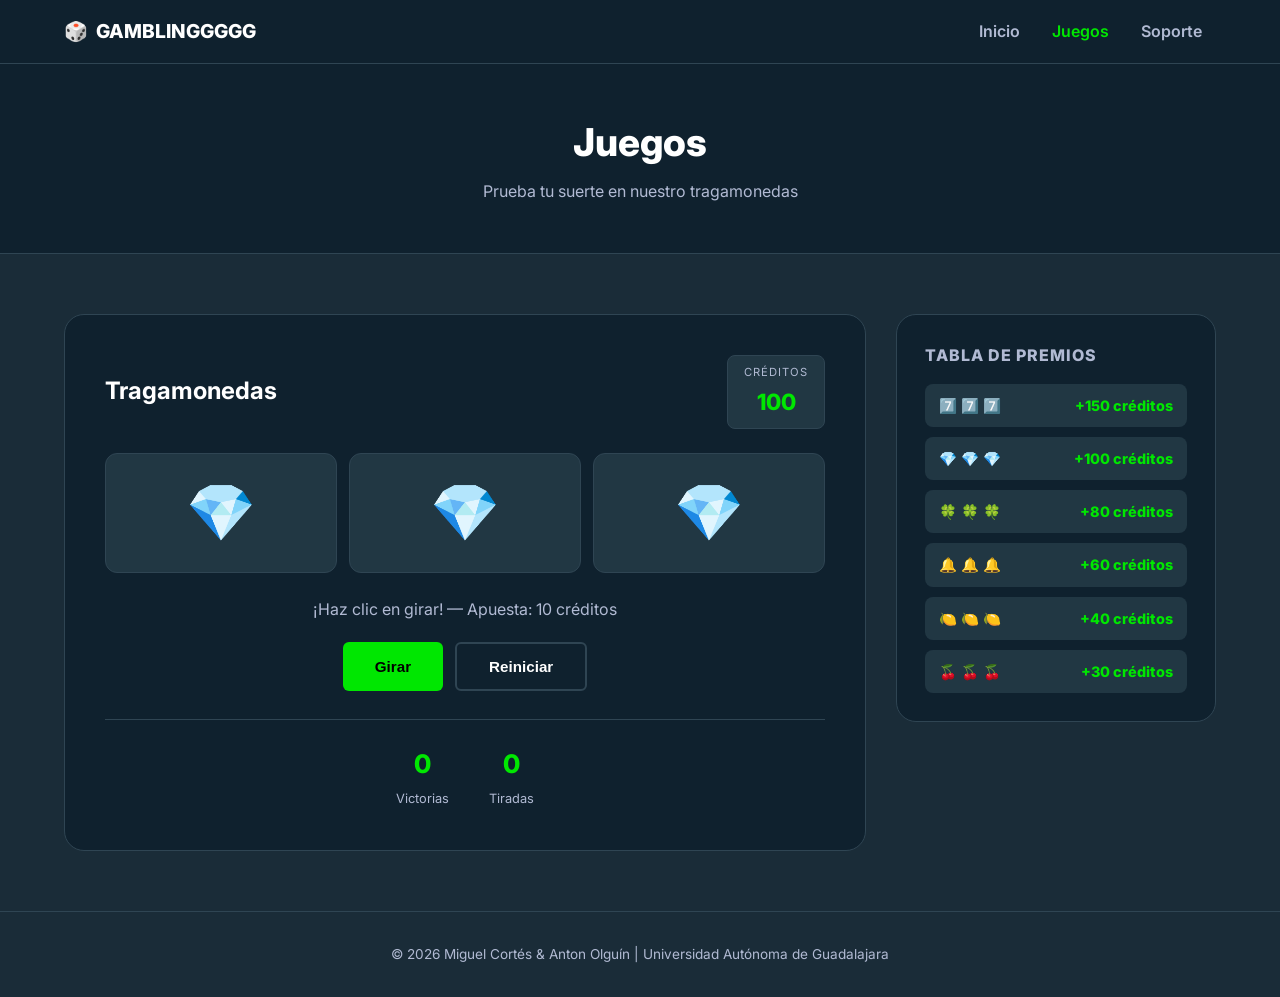
==== juegos.html @ cbfc048f "Quitar marcadores" ====
<!DOCTYPE html>
<html lang="es">
<head>
    <meta charset="UTF-8">
    <meta name="viewport" content="width=device-width, initial-scale=1.0">
    <title>GAMBLINGGGGG | Juegos</title>
    <link rel="stylesheet" href="assets/css/styles.css">
</head>
<body>

    <header>
        <a href="index.html" class="logo"><span>🎲</span> GAMBLINGGGGG</a>
        <nav>
            <ul>
                <li><a href="index.html">Inicio</a></li>
                <li><a href="juegos.html">Juegos</a></li>
                <li><a href="soporte.html">Soporte</a></li>
            </ul>
        </nav>
    </header>

    <div class="page-banner">
        <h1>Juegos</h1>
        <p>Prueba tu suerte en nuestro tragamonedas</p>
    </div>

    <main>
        <section class="game-section">
            <div class="game-wrapper">
                <div class="game-header">
                    <h2>Tragamonedas</h2>
                    <div class="credits-display">
                        <span class="credits-label">Créditos</span>
                        <span class="credits-value" id="credits">100</span>
                    </div>
                </div>

                <div class="slot-display">
                    <div class="reel" id="reel1">💎</div>
                    <div class="reel" id="reel2">💎</div>
                    <div class="reel" id="reel3">💎</div>
                </div>

                <p id="game-status" class="game-status">¡Haz clic en girar! — Apuesta: 10 créditos</p>

                <div class="game-controls">
                    <button class="btn-main" id="spin-btn" onclick="playGame()">Girar</button>
                    <button class="btn-outline" id="reset-btn" onclick="resetGame()">Reiniciar</button>
                </div>

                <div class="game-stats">
                    <div class="game-stat">
                        <span id="wins-count">0</span>
                        <span>Victorias</span>
                    </div>
                    <div class="game-stat">
                        <span id="spins-count">0</span>
                        <span>Tiradas</span>
                    </div>
                </div>
            </div>

            <div class="symbols-guide">
                <h3>Tabla de premios</h3>
                <div class="symbols-grid">
                    <div class="symbol-row"><span>7️⃣ 7️⃣ 7️⃣</span><span class="prize">+150 créditos</span></div>
                    <div class="symbol-row"><span>💎 💎 💎</span><span class="prize">+100 créditos</span></div>
                    <div class="symbol-row"><span>🍀 🍀 🍀</span><span class="prize">+80 créditos</span></div>
                    <div class="symbol-row"><span>🔔 🔔 🔔</span><span class="prize">+60 créditos</span></div>
                    <div class="symbol-row"><span>🍋 🍋 🍋</span><span class="prize">+40 créditos</span></div>
                    <div class="symbol-row"><span>🍒 🍒 🍒</span><span class="prize">+30 créditos</span></div>
                </div>
            </div>
        </section>
    </main>

    <footer>
        <p>&copy; 2026 Miguel Cortés &amp; Anton Olguín | Universidad Autónoma de Guadalajara</p>
    </footer>

    <script src="assets/js/script.js"></script>
</body>
</html>
---- assets/css/styles.css ----
@import url('https://fonts.googleapis.com/css2?family=Inter:wght@400;600;800&display=swap');

:root {
    --bg-body:       #1a2c38;
    --bg-panel:      #0f212e;
    --bg-card:       #213743;
    --bg-card-hover: #2f4553;
    --accent-green:  #00e701;
    --accent-hover:  #00c501;
    --text-main:     #ffffff;
    --text-muted:    #b1bad3;
    --border:        #2f4553;
}

/* ── Reset ── */
* { margin: 0; padding: 0; box-sizing: border-box; }
html { scroll-behavior: smooth; }

body {
    font-family: 'Inter', sans-serif;
    background-color: var(--bg-body);
    color: var(--text-main);
    line-height: 1.6;
    min-height: 100vh;
    display: flex;
    flex-direction: column;
}

main { flex: 1; padding: 0 5%; }

/* ── Header ── */
header {
    background: var(--bg-panel);
    padding: 1rem 5%;
    display: flex;
    justify-content: space-between;
    align-items: center;
    position: sticky;
    top: 0;
    z-index: 1000;
    border-bottom: 1px solid var(--border);
}

.logo {
    font-size: 1.2rem;
    font-weight: 800;
    color: var(--text-main);
    text-decoration: none;
    display: flex;
    align-items: center;
    gap: 8px;
    transition: color 0.2s;
}
.logo:hover { color: var(--accent-green); }

nav ul { display: flex; list-style: none; gap: 4px; }
nav a {
    text-decoration: none;
    color: var(--text-muted);
    font-weight: 600;
    padding: 8px 14px;
    border-radius: 6px;
    transition: color 0.2s, background 0.2s;
}
nav a:hover { color: var(--text-main); background: var(--bg-card); }
nav a.active { color: var(--accent-green); }

/* ── Page banner (inner pages) ── */
.page-banner {
    background: var(--bg-panel);
    border-bottom: 1px solid var(--border);
    padding: 48px 5%;
    text-align: center;
}
.page-banner h1 { font-size: 2.4rem; font-weight: 800; }
.page-banner p  { color: var(--text-muted); margin-top: 6px; }

/* ── Hero (index) ── */
.hero {
    text-align: center;
    padding: 100px 20px;
    background: radial-gradient(circle, #213743 0%, #1a2c38 100%);
    border-radius: 20px;
    margin-top: 50px;
}
.hero h1 { font-size: clamp(2rem, 5vw, 3.5rem); font-weight: 800; }
.hero h1 span { color: var(--accent-green); }
.hero-sub { color: var(--text-muted); margin-top: 12px; font-size: 1rem; }

.hero-actions {
    display: flex;
    gap: 14px;
    justify-content: center;
    margin-top: 32px;
    flex-wrap: wrap;
}

/* ── Buttons ── */
.btn-main {
    background: var(--accent-green);
    color: #000;
    border: none;
    padding: 14px 32px;
    font-weight: 800;
    font-size: 0.95rem;
    border-radius: 6px;
    cursor: pointer;
    text-decoration: none;
    display: inline-block;
    transition: background 0.2s, transform 0.1s;
}
.btn-main:hover  { background: var(--accent-hover); }
.btn-main:active { transform: scale(0.97); }
.btn-main:disabled { opacity: 0.4; cursor: not-allowed; transform: none; }

.btn-outline {
    background: transparent;
    color: var(--text-main);
    border: 2px solid var(--border);
    padding: 14px 32px;
    font-weight: 800;
    font-size: 0.95rem;
    border-radius: 6px;
    cursor: pointer;
    text-decoration: none;
    display: inline-block;
    transition: border-color 0.2s, color 0.2s;
}
.btn-outline:hover { border-color: var(--text-muted); color: var(--text-muted); }

.btn-full { width: 100%; text-align: center; }

/* ── Features section ── */
.features-section { padding: 80px 0; }

.section-title {
    text-align: center;
    font-size: 1.8rem;
    font-weight: 800;
    margin-bottom: 36px;
}

.features-grid {
    display: grid;
    grid-template-columns: repeat(auto-fit, minmax(240px, 1fr));
    gap: 20px;
}

.feature-card {
    background: var(--bg-card);
    padding: 32px 28px;
    border-radius: 12px;
    border: 1px solid transparent;
    transition: border-color 0.2s, transform 0.2s;
}
.feature-card:hover { border-color: var(--border); transform: translateY(-4px); }

.feature-icon { font-size: 2rem; margin-bottom: 14px; }
.feature-card h3 { font-size: 1.1rem; margin-bottom: 8px; }
.feature-card p  { color: var(--text-muted); font-size: 0.9rem; }

/* ── Stats section ── */
.stats-section {
    display: grid;
    grid-template-columns: repeat(auto-fit, minmax(160px, 1fr));
    gap: 20px;
    padding: 0 0 80px;
}
.stat-card {
    background: var(--bg-panel);
    border: 1px solid var(--border);
    border-radius: 12px;
    padding: 28px;
    text-align: center;
    display: flex;
    flex-direction: column;
    gap: 6px;
}
.stat-number { font-size: 2.4rem; font-weight: 800; color: var(--accent-green); }
.stat-label  { color: var(--text-muted); font-size: 0.85rem; }

/* ── Game section ── */
.game-section {
    padding: 60px 0;
    display: grid;
    grid-template-columns: 1fr 320px;
    gap: 30px;
    align-items: start;
}

.game-wrapper {
    background: var(--bg-panel);
    padding: 40px;
    border-radius: 20px;
    border: 1px solid var(--border);
}

.game-header {
    display: flex;
    justify-content: space-between;
    align-items: center;
    margin-bottom: 24px;
}
.game-header h2 { font-size: 1.5rem; }

.credits-display {
    background: var(--bg-card);
    border: 1px solid var(--border);
    border-radius: 8px;
    padding: 8px 16px;
    display: flex;
    flex-direction: column;
    align-items: center;
    gap: 2px;
}
.credits-label { font-size: 0.7rem; color: var(--text-muted); text-transform: uppercase; letter-spacing: 1px; }
.credits-value { font-size: 1.4rem; font-weight: 800; color: var(--accent-green); }

.slot-display {
    display: grid;
    grid-template-columns: repeat(3, 1fr);
    gap: 12px;
    margin: 24px 0;
}
.reel {
    background: var(--bg-card);
    height: 120px;
    display: flex;
    justify-content: center;
    align-items: center;
    font-size: 3.5rem;
    border-radius: 12px;
    border: 1px solid var(--border);
    transition: border-color 0.2s;
}
.reel.winning { border-color: var(--accent-green); box-shadow: 0 0 12px rgba(0,231,1,0.3); }

.game-status {
    text-align: center;
    color: var(--text-muted);
    margin-bottom: 20px;
    min-height: 24px;
}

.game-controls {
    display: flex;
    gap: 12px;
    justify-content: center;
}

.game-stats {
    display: flex;
    justify-content: center;
    gap: 40px;
    margin-top: 28px;
    padding-top: 24px;
    border-top: 1px solid var(--border);
}
.game-stat {
    display: flex;
    flex-direction: column;
    align-items: center;
    gap: 4px;
}
.game-stat span:first-child { font-size: 1.6rem; font-weight: 800; color: var(--accent-green); }
.game-stat span:last-child  { font-size: 0.8rem; color: var(--text-muted); }

/* ── Symbols guide ── */
.symbols-guide {
    background: var(--bg-panel);
    padding: 28px;
    border-radius: 20px;
    border: 1px solid var(--border);
}
.symbols-guide h3 { font-size: 1rem; font-weight: 800; margin-bottom: 16px; color: var(--text-muted); text-transform: uppercase; letter-spacing: 1px; }

.symbols-grid { display: flex; flex-direction: column; gap: 10px; }
.symbol-row {
    display: flex;
    justify-content: space-between;
    align-items: center;
    background: var(--bg-card);
    padding: 10px 14px;
    border-radius: 8px;
    font-size: 0.9rem;
}
.prize { color: var(--accent-green); font-weight: 800; }

/* ── Support section ── */
.support-section {
    padding: 60px 0;
    display: grid;
    grid-template-columns: 1fr 1fr;
    gap: 30px;
    align-items: start;
}

.contact-form {
    background: var(--bg-panel);
    padding: 40px;
    border-radius: 20px;
    border: 1px solid var(--border);
}
.contact-form h2 { font-size: 1.5rem; margin-bottom: 6px; }
.form-subtitle { color: var(--text-muted); font-size: 0.9rem; margin-bottom: 28px; }

.input-group { margin-bottom: 20px; }
.input-group label { display: block; font-size: 0.85rem; font-weight: 600; color: var(--text-muted); margin-bottom: 8px; text-transform: uppercase; letter-spacing: 0.5px; }

.input-group input,
.input-group textarea,
.input-group select {
    width: 100%;
    padding: 12px 14px;
    background: var(--bg-body);
    border: 1px solid var(--border);
    border-radius: 6px;
    color: var(--text-main);
    font-family: inherit;
    font-size: 0.95rem;
    transition: border-color 0.2s;
    appearance: none;
}
.input-group input:focus,
.input-group textarea:focus,
.input-group select:focus {
    outline: none;
    border-color: var(--accent-green);
}
.input-group textarea { resize: vertical; }

.success-hidden { display: none; color: var(--accent-green); margin-top: 16px; font-weight: 600; }

/* ── FAQ ── */
.faq {
    background: var(--bg-panel);
    padding: 40px;
    border-radius: 20px;
    border: 1px solid var(--border);
}
.faq h2 { font-size: 1.5rem; margin-bottom: 24px; }
.faq-list { display: flex; flex-direction: column; gap: 10px; }

.faq-item {
    background: var(--bg-card);
    border-radius: 8px;
    border: 1px solid var(--border);
    overflow: hidden;
}
.faq-item summary {
    padding: 16px 18px;
    cursor: pointer;
    font-weight: 600;
    list-style: none;
    display: flex;
    justify-content: space-between;
    align-items: center;
    user-select: none;
    transition: color 0.2s;
}
.faq-item summary:hover { color: var(--accent-green); }
.faq-item summary::after { content: '+'; font-size: 1.2rem; color: var(--text-muted); }
.faq-item[open] summary::after { content: '−'; color: var(--accent-green); }
.faq-item p {
    padding: 0 18px 16px;
    color: var(--text-muted);
    font-size: 0.9rem;
}

/* ── Footer ── */
footer {
    padding: 32px 5%;
    text-align: center;
    color: var(--text-muted);
    font-size: 0.85rem;
    border-top: 1px solid var(--border);
    margin-top: auto;
}

/* ── Responsive ── */
@media (max-width: 768px) {
    .game-section,
    .support-section {
        grid-template-columns: 1fr;
    }
    .hero { padding: 60px 16px; }
    header { flex-direction: column; gap: 14px; }
    .game-controls { flex-direction: column; }
}
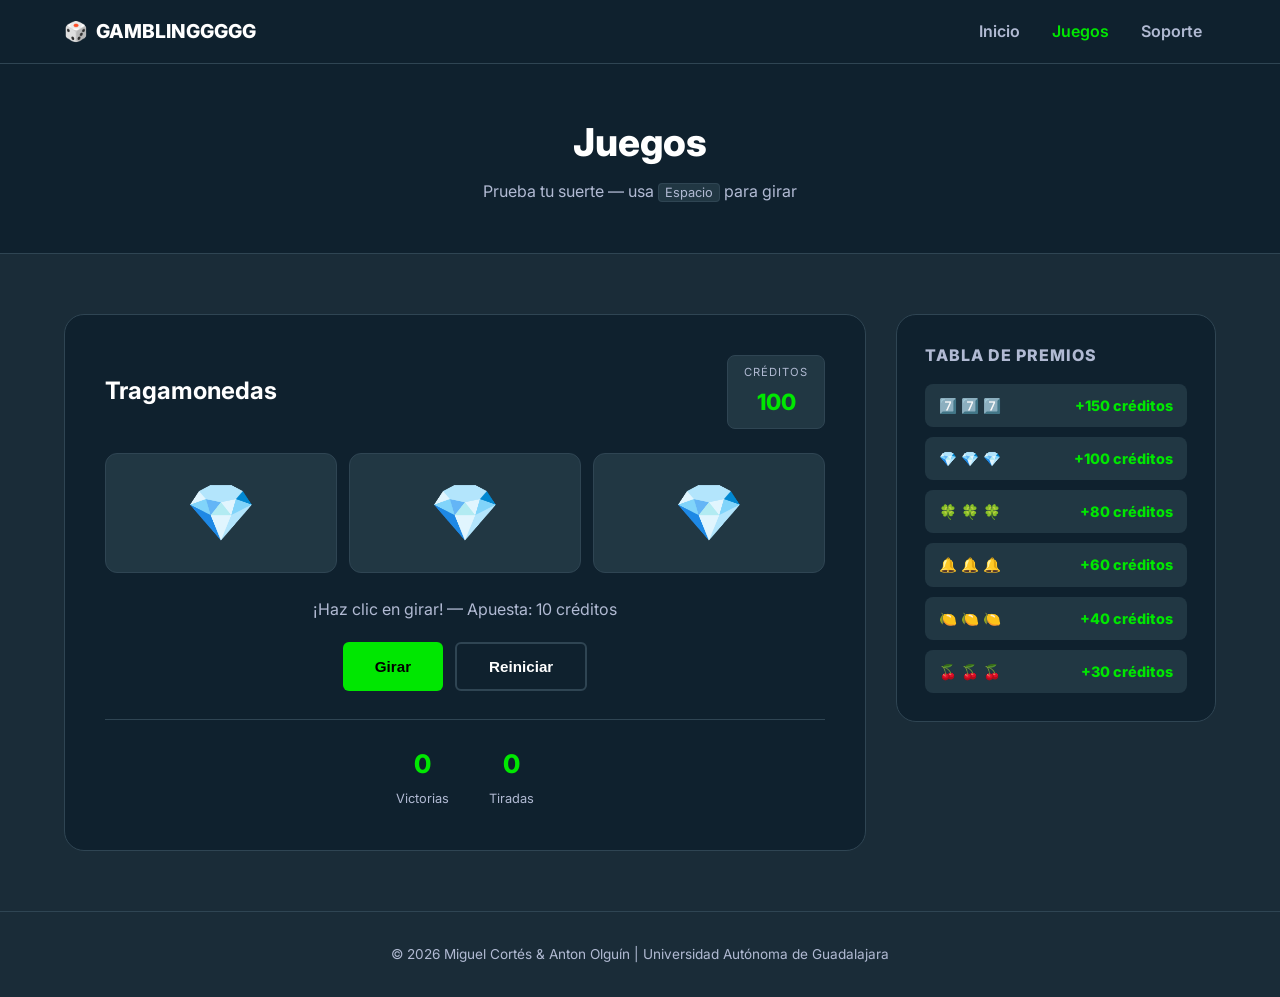
==== commit d53db73d: "Add JSON" ====
--- a/juegos.html
+++ b/juegos.html
@@ -19,9 +19,15 @@
         </nav>
     </header>
 
+    <!-- Banner: sesión anterior restaurada desde LocalStorage -->
+    <div id="session-banner" class="session-banner" style="display:none">
+        <span id="session-msg"></span>
+        <button id="session-dismiss" class="banner-dismiss" aria-label="Cerrar">✕</button>
+    </div>
+
     <div class="page-banner">
         <h1>Juegos</h1>
-        <p>Prueba tu suerte en nuestro tragamonedas</p>
+        <p>Prueba tu suerte — usa <kbd>Espacio</kbd> para girar</p>
     </div>
 
     <main>
@@ -41,11 +47,11 @@
                     <div class="reel" id="reel3">💎</div>
                 </div>
 
-                <p id="game-status" class="game-status">¡Haz clic en girar! — Apuesta: 10 créditos</p>
+                <p id="game-status" class="game-status"></p>
 
                 <div class="game-controls">
-                    <button class="btn-main" id="spin-btn" onclick="playGame()">Girar</button>
-                    <button class="btn-outline" id="reset-btn" onclick="resetGame()">Reiniciar</button>
+                    <button class="btn-main" id="spin-btn">Girar</button>
+                    <button class="btn-outline" id="reset-btn">Reiniciar</button>
                 </div>
 
                 <div class="game-stats">
@@ -60,16 +66,10 @@
                 </div>
             </div>
 
+            <!-- Tabla de premios: renderizada dinámicamente desde games.json -->
             <div class="symbols-guide">
                 <h3>Tabla de premios</h3>
-                <div class="symbols-grid">
-                    <div class="symbol-row"><span>7️⃣ 7️⃣ 7️⃣</span><span class="prize">+150 créditos</span></div>
-                    <div class="symbol-row"><span>💎 💎 💎</span><span class="prize">+100 créditos</span></div>
-                    <div class="symbol-row"><span>🍀 🍀 🍀</span><span class="prize">+80 créditos</span></div>
-                    <div class="symbol-row"><span>🔔 🔔 🔔</span><span class="prize">+60 créditos</span></div>
-                    <div class="symbol-row"><span>🍋 🍋 🍋</span><span class="prize">+40 créditos</span></div>
-                    <div class="symbol-row"><span>🍒 🍒 🍒</span><span class="prize">+30 créditos</span></div>
-                </div>
+                <div class="symbols-grid" id="symbols-grid"></div>
             </div>
         </section>
     </main>
--- a/assets/css/styles.css
+++ b/assets/css/styles.css
@@ -377,6 +377,84 @@
     margin-top: auto;
 }
 
+/* ── Animaciones ── */
+@keyframes reel-blur {
+    0%, 100% { filter: blur(0px);   opacity: 1; }
+    50%       { filter: blur(3px);  opacity: 0.7; }
+}
+
+@keyframes pulse-win {
+    0%, 100% { box-shadow: 0 0 10px rgba(0,231,1,0.3); }
+    50%       { box-shadow: 0 0 28px rgba(0,231,1,0.8); }
+}
+
+@keyframes flash-credit {
+    0%   { color: var(--accent-green); transform: scale(1); }
+    40%  { color: #fff;                transform: scale(1.3); }
+    100% { color: var(--accent-green); transform: scale(1); }
+}
+
+@keyframes slide-down {
+    from { opacity: 0; transform: translateY(-10px); }
+    to   { opacity: 1; transform: translateY(0); }
+}
+
+.reel.spinning { animation: reel-blur 0.15s infinite; }
+.reel.winning  { animation: pulse-win 0.9s ease-in-out infinite; border-color: var(--accent-green); }
+.credits-value.flash { animation: flash-credit 0.45s ease-out; }
+
+/* ── Session banner (LocalStorage) ── */
+.session-banner {
+    display: flex;
+    align-items: center;
+    justify-content: space-between;
+    background: #1b3a2a;
+    border-bottom: 1px solid #2a5c3a;
+    padding: 12px 5%;
+    font-size: 0.88rem;
+    color: var(--accent-green);
+    animation: slide-down 0.3s ease;
+    gap: 12px;
+}
+.banner-dismiss {
+    background: none;
+    border: none;
+    color: var(--text-muted);
+    cursor: pointer;
+    font-size: 1rem;
+    flex-shrink: 0;
+    padding: 2px 6px;
+    border-radius: 4px;
+    transition: color 0.2s;
+}
+.banner-dismiss:hover { color: var(--text-main); }
+
+/* ── Draft indicator (LocalStorage) ── */
+.draft-indicator {
+    display: flex;
+    align-items: center;
+    gap: 8px;
+    background: #1b2e3a;
+    border: 1px solid var(--border);
+    border-radius: 6px;
+    padding: 8px 14px;
+    font-size: 0.82rem;
+    color: var(--text-muted);
+    margin-bottom: 20px;
+    animation: slide-down 0.3s ease;
+}
+
+/* ── kbd (atajo de teclado) ── */
+kbd {
+    background: var(--bg-card);
+    border: 1px solid var(--border);
+    border-radius: 4px;
+    padding: 1px 6px;
+    font-family: inherit;
+    font-size: 0.8em;
+    color: var(--text-muted);
+}
+
 /* ── Responsive ── */
 @media (max-width: 768px) {
     .game-section,
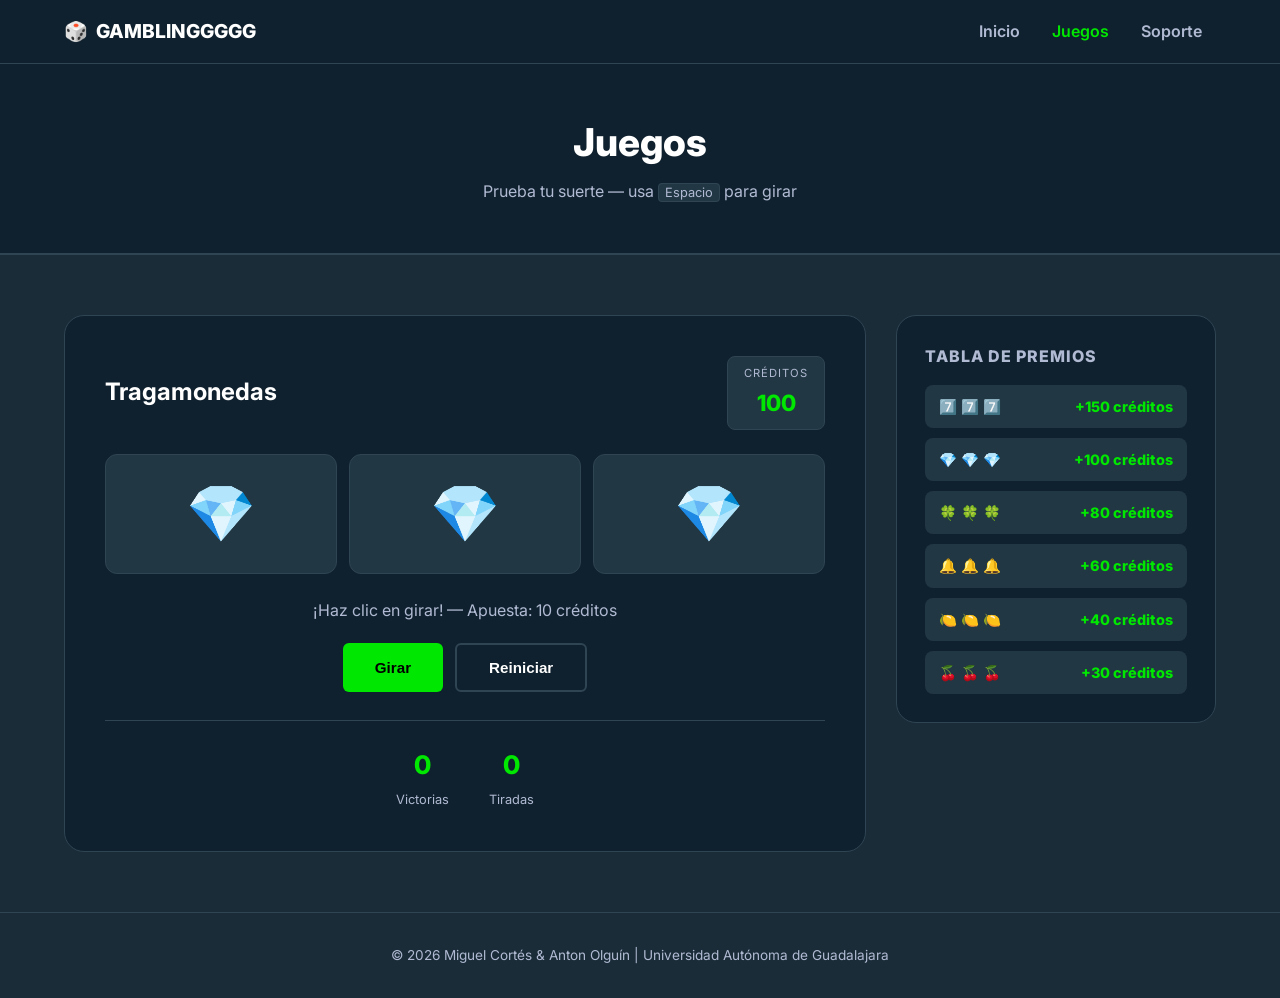
==== commit c4879934: "Fix github pages display" ====
--- a/juegos.html
+++ b/juegos.html
@@ -4,7 +4,7 @@
     <meta charset="UTF-8">
     <meta name="viewport" content="width=device-width, initial-scale=1.0">
     <title>GAMBLINGGGGG | Juegos</title>
-    <link rel="stylesheet" href="assets/css/styles.css">
+    <link rel="stylesheet" href="assets/css/styles.css?v=3">
 </head>
 <body>
 
@@ -78,6 +78,6 @@
         <p>&copy; 2026 Miguel Cortés &amp; Anton Olguín | Universidad Autónoma de Guadalajara</p>
     </footer>
 
-    <script src="assets/js/script.js"></script>
+    <script src="assets/js/script.js?v=3"></script>
 </body>
 </html>
--- a/assets/css/styles.css
+++ b/assets/css/styles.css
@@ -67,13 +67,18 @@
 
 /* ── Page banner (inner pages) ── */
 .page-banner {
-    background: var(--bg-panel);
-    border-bottom: 1px solid var(--border);
+    display: block;
+    width: 100%;
+    background-color: #0f212e;
+    background-color: var(--bg-panel);
+    border-bottom: 2px solid #2f4553;
+    border-bottom-color: var(--border);
     padding: 48px 5%;
     text-align: center;
-}
-.page-banner h1 { font-size: 2.4rem; font-weight: 800; }
-.page-banner p  { color: var(--text-muted); margin-top: 6px; }
+    box-sizing: border-box;
+}
+.page-banner h1 { font-size: 2.4rem; font-weight: 800; color: #ffffff; color: var(--text-main); }
+.page-banner p  { color: #b1bad3; color: var(--text-muted); margin-top: 6px; }
 
 /* ── Hero (index) ── */
 .hero {
@@ -182,17 +187,24 @@
 /* ── Game section ── */
 .game-section {
     padding: 60px 0;
+    display: -ms-grid;
     display: grid;
     grid-template-columns: 1fr 320px;
     gap: 30px;
     align-items: start;
+    box-sizing: border-box;
+    width: 100%;
 }
 
 .game-wrapper {
-    background: var(--bg-panel);
+    min-width: 0;       /* evita overflow en grid */
+    background-color: #0f212e;
+    background-color: var(--bg-panel);
     padding: 40px;
     border-radius: 20px;
-    border: 1px solid var(--border);
+    border: 1px solid #2f4553;
+    border-color: var(--border);
+    box-sizing: border-box;
 }
 
 .game-header {
@@ -267,12 +279,16 @@
 
 /* ── Symbols guide ── */
 .symbols-guide {
-    background: var(--bg-panel);
+    min-width: 0;       /* evita overflow en grid */
+    background-color: #0f212e;
+    background-color: var(--bg-panel);
     padding: 28px;
     border-radius: 20px;
-    border: 1px solid var(--border);
-}
-.symbols-guide h3 { font-size: 1rem; font-weight: 800; margin-bottom: 16px; color: var(--text-muted); text-transform: uppercase; letter-spacing: 1px; }
+    border: 1px solid #2f4553;
+    border-color: var(--border);
+    box-sizing: border-box;
+}
+.symbols-guide h3 { font-size: 1rem; font-weight: 800; margin-bottom: 16px; color: #b1bad3; color: var(--text-muted); text-transform: uppercase; letter-spacing: 1px; }
 
 .symbols-grid { display: flex; flex-direction: column; gap: 10px; }
 .symbol-row {
@@ -293,13 +309,19 @@
     grid-template-columns: 1fr 1fr;
     gap: 30px;
     align-items: start;
+    box-sizing: border-box;
+    width: 100%;
 }
 
 .contact-form {
-    background: var(--bg-panel);
+    min-width: 0;
+    background-color: #0f212e;
+    background-color: var(--bg-panel);
     padding: 40px;
     border-radius: 20px;
-    border: 1px solid var(--border);
+    border: 1px solid #2f4553;
+    border-color: var(--border);
+    box-sizing: border-box;
 }
 .contact-form h2 { font-size: 1.5rem; margin-bottom: 6px; }
 .form-subtitle { color: var(--text-muted); font-size: 0.9rem; margin-bottom: 28px; }
@@ -333,10 +355,14 @@
 
 /* ── FAQ ── */
 .faq {
-    background: var(--bg-panel);
+    min-width: 0;
+    background-color: #0f212e;
+    background-color: var(--bg-panel);
     padding: 40px;
     border-radius: 20px;
-    border: 1px solid var(--border);
+    border: 1px solid #2f4553;
+    border-color: var(--border);
+    box-sizing: border-box;
 }
 .faq h2 { font-size: 1.5rem; margin-bottom: 24px; }
 .faq-list { display: flex; flex-direction: column; gap: 10px; }
